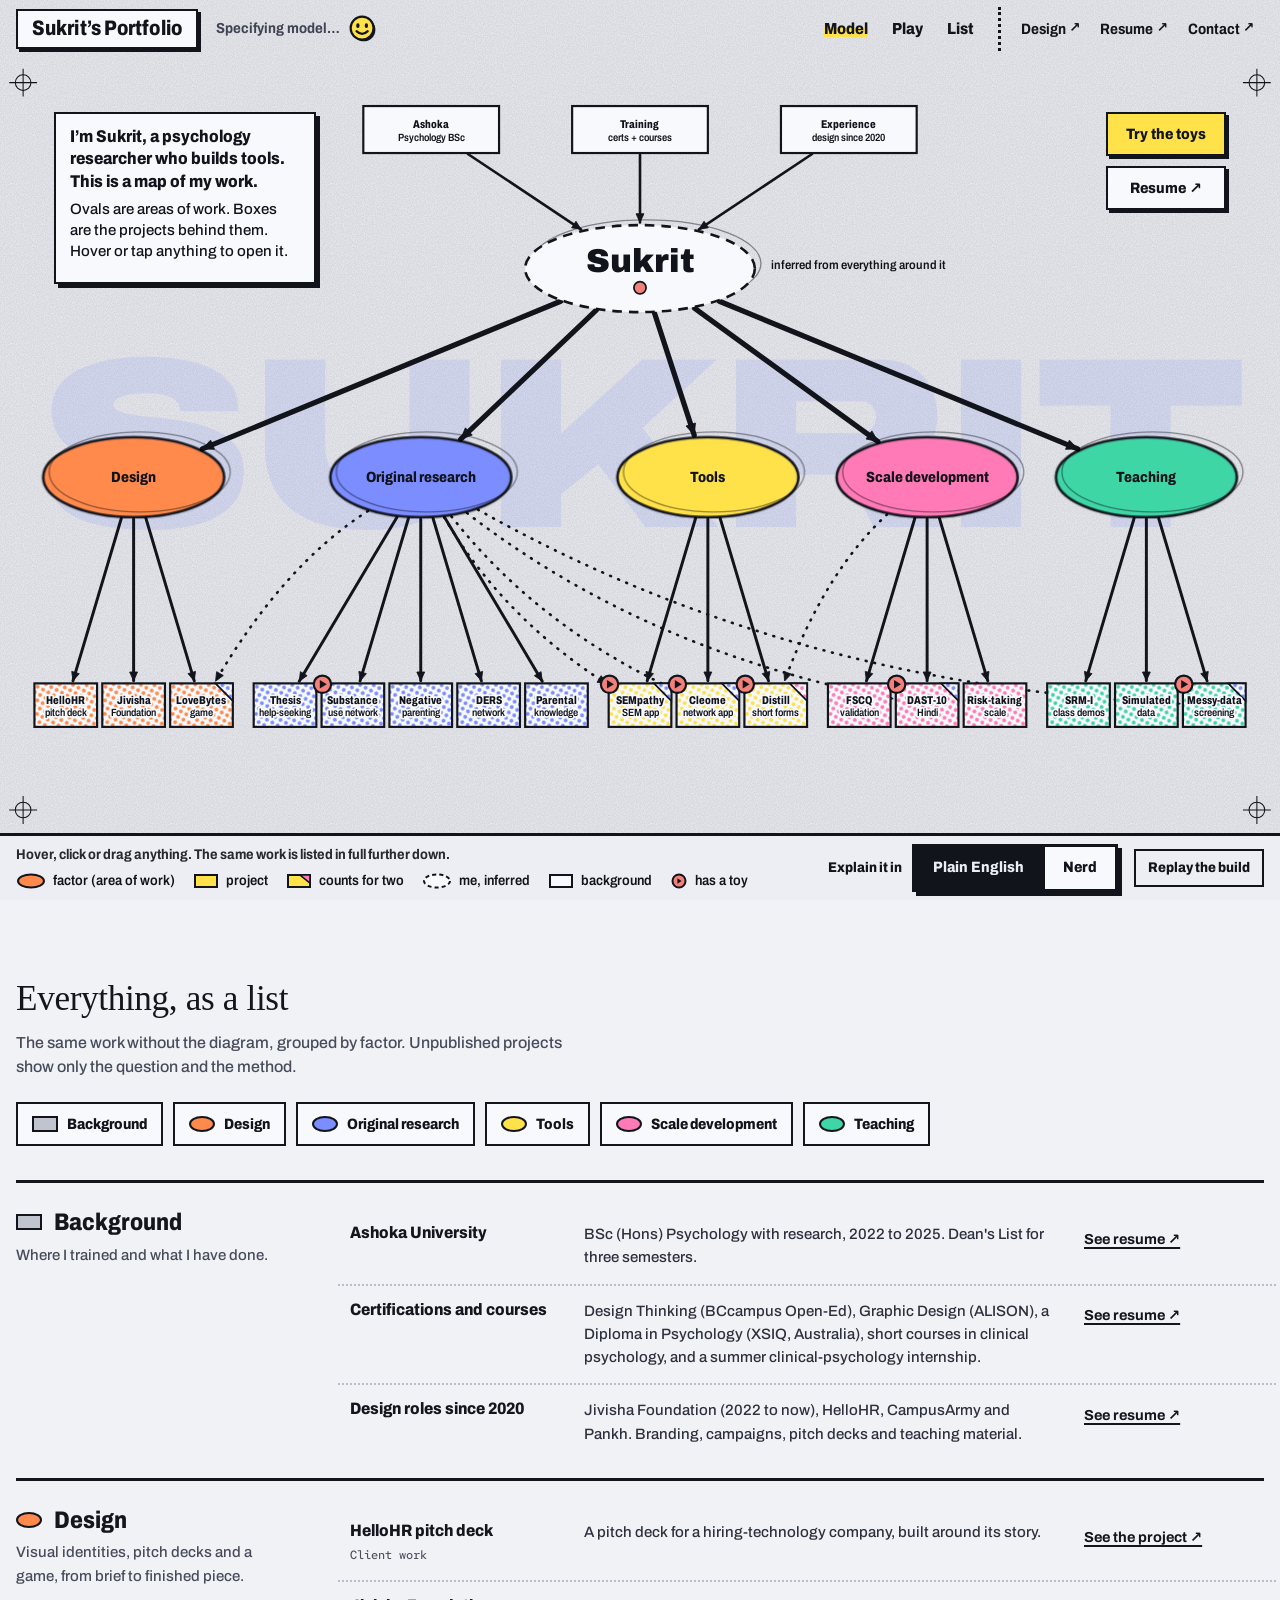
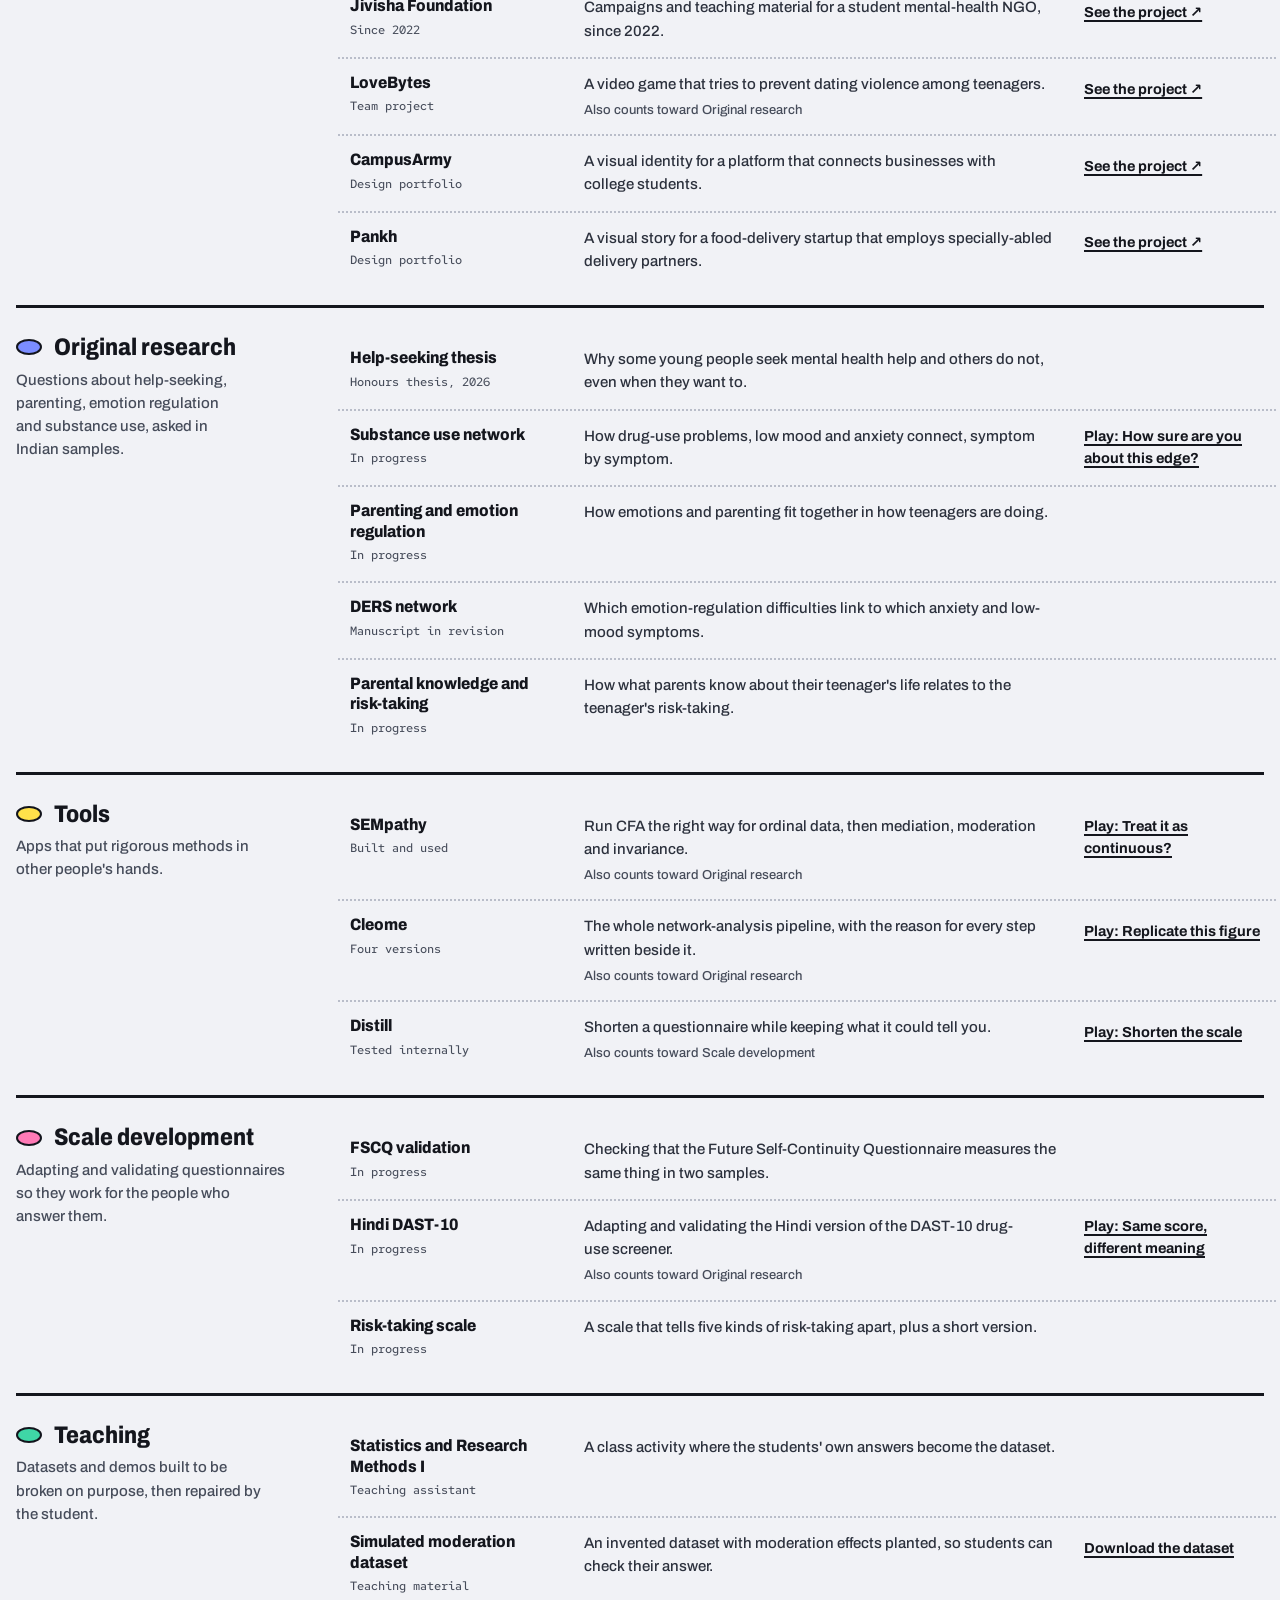
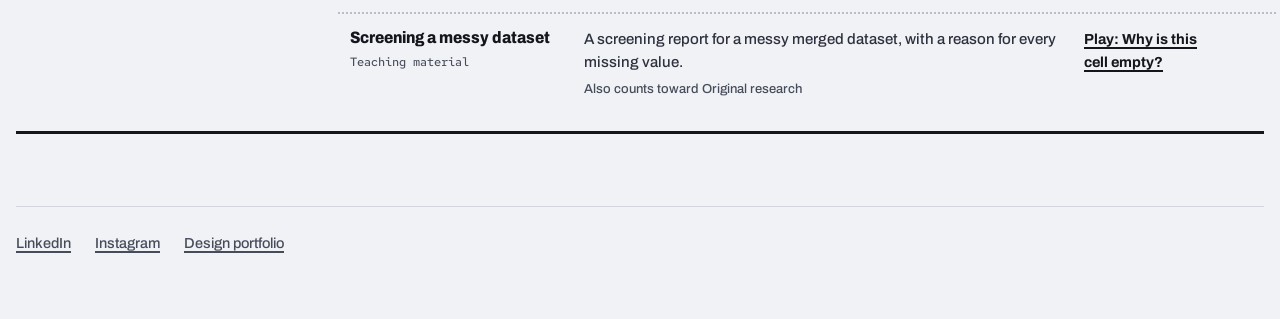
==== index.html @ fbe3fa0e "Publish portfolio site" ====
<!DOCTYPE html>
<html lang="en">
<head>
<meta charset="utf-8">
<meta name="viewport" content="width=device-width, initial-scale=1, viewport-fit=cover">
<title>Sukrit’s Portfolio | Psychology research, tools and design</title>
<meta name="description" content="Psychology research on mental health and risk in Indian samples: networks, SEM and scale validation. Plus the tools I built, how I teach, and my design work. Poke the model.">
<meta property="og:title" content="Sukrit Bhatnagar | Psychology research, tools and design">
<meta property="og:description" content="My work drawn as a statistical model you can poke: research, scale development, tools, teaching and design.">
<meta property="og:type" content="website">
<meta name="color-scheme" content="light">
<meta name="theme-color" content="#ECEEF3">
<link rel="icon" href="data:image/svg+xml,%3Csvg xmlns='http://www.w3.org/2000/svg' viewBox='0 0 32 32'%3E%3Ccircle cx='16' cy='16' r='9' fill='%23F4807A'/%3E%3C/svg%3E">
<link rel="preconnect" href="https://fonts.googleapis.com">
<link rel="preconnect" href="https://fonts.gstatic.com" crossorigin>
<link rel="stylesheet" href="https://fonts.googleapis.com/css2?family=Archivo:wdth,wght@62..125,400..900&family=Red+Hat+Mono:wght@400;500&display=swap">
<link rel="stylesheet" href="assets/nav.css">
<link rel="stylesheet" href="assets/site.css">
</head>
<body>
<script src="assets/content.js"></script>
<script src="assets/nav.js" data-page="model"></script>

<main id="main">
  <h1 class="sr-only">Sukrit Bhatnagar: my work as a statistical model</h1>
  <div id="model" tabindex="-1" aria-label="Interactive model of my work"></div>
  <noscript><p class="page">This page draws my work as an interactive model. Without JavaScript, the full list of projects is below.</p></noscript>

  <div class="page">
    <section id="fit" hidden aria-label="How my work fits a research assistant role"></section>

    <section class="block" id="list" aria-labelledby="listh">
      <h2 class="serif" id="listh">Everything, as a list</h2>
      <p class="lede">The same work without the diagram, grouped by factor. Unpublished projects show only the question and the method.</p>
      <div class="lwrap" id="lgrid"></div>
    </section>

    <footer class="site">
      <a href="https://linkedin.com/sukritbhatnagar" target="_blank" rel="noopener">LinkedIn</a>
      <a href="https://instagram.com/sukritbhatnagar" target="_blank" rel="noopener">Instagram</a>
      <a href="https://sukrit-bhatnagar.webflow.io/" target="_blank" rel="noopener">Design portfolio</a>
    </footer>
  </div>
</main>

<script src="assets/model.js"></script>
<script>
(function () {
  'use strict';
  var PF = window.PF;
  var $ = function (s) { return document.querySelector(s); };
  function h(t, a, p) { var e = document.createElement(t); for (var k in a) { if (k === 'text') e.textContent = a[k]; else e.setAttribute(k, a[k]); } if (p) p.appendChild(e); return e; }

  /* the role-fit panel has no button. Adding #research to the address opens it. */
  var fit = $('#fit');
  h('h2', { text: 'How my work fits a research assistant role' }, fit);
  var rows = h('div', { 'class': 'fit-rows' }, fit);
  PF.fit.forEach(function (r) { var d = h('div', { 'class': 'fit-row' + (r[0] === 'An honest gap' ? ' gap' : '') }, rows); h('b', { text: r[0] }, d); h('span', { text: r[1] }, d); });
  function syncFit() { var on = location.hash === '#research'; fit.hidden = !on; if (on) fit.scrollIntoView(); }
  window.addEventListener('hashchange', syncFit); syncFit();

})();
</script>
</body>
</html>
---- assets/nav.css ----
/* Shared by every page: the top bar and the little "factor to project" drawing. Fixed paper and ink colours, so it looks the same in light and dark. */
:root{--bar:60px;--noise:url("data:image/svg+xml,%3Csvg xmlns='http://www.w3.org/2000/svg' width='160' height='160'%3E%3Cfilter id='n'%3E%3CfeTurbulence type='fractalNoise' baseFrequency='.9' numOctaves='2' stitchTiles='stitch'/%3E%3CfeColorMatrix values='0 0 0 0 0 0 0 0 0 0 0 0 0 0 0 0 0 0 .13 0'/%3E%3C/filter%3E%3Crect width='100%25' height='100%25' filter='url(%23n)'/%3E%3C/svg%3E")}
.skip{position:absolute;left:-999px;top:8px;background:#12141C;color:#fff;padding:8px 12px;z-index:100}.skip:focus{left:8px}

.topbar{--tp:#ECEEF3;--ti:#12141C;--td:#F4807A;position:sticky;top:0;z-index:40;height:var(--bar);display:flex;align-items:center;justify-content:space-between;gap:20px;
  padding-inline:max(16px,env(safe-area-inset-left,0px)) max(16px,env(safe-area-inset-right,0px));background:var(--tp) var(--noise);color:var(--ti);border-bottom:3px solid var(--ti);
  font-family:'Archivo',system-ui,sans-serif;font-weight:500;font-size:16px;line-height:1.2;transition:border-color .2s}
/* on the home page the bar and the model are one sheet until you scroll */
body.at-top .topbar{border-bottom-color:transparent}
.topbar *{box-sizing:border-box}
.topbar :focus-visible{outline:3px solid var(--ti);outline-offset:2px}

/* the name is a paper label, like the boxes in the model */
.brand{display:flex;align-items:center;gap:18px;min-width:0}
.wm{font-weight:800;font-stretch:84%;font-size:21px;line-height:1;letter-spacing:.005em;color:var(--ti);text-decoration:none;white-space:nowrap;display:inline-flex;align-items:center;min-height:40px;padding:0 14px;background:#F8F9FC;border:2.5px solid var(--ti);box-shadow:3px 3px 0 var(--ti);transition:transform .12s,box-shadow .12s}
.wm:hover{transform:translate(-1px,-1px);box-shadow:4px 4px 0 var(--ti)}
.fitbar{display:flex;align-items:center;gap:8px;min-width:0}
.fit-t{font-size:14.5px;font-weight:700;font-stretch:90%;color:#3E4452;white-space:nowrap;overflow:hidden;font-variant-numeric:tabular-nums}
.fit-t.final{color:var(--ti);font-weight:800}
.fit-t.fit-pop{animation:fitpop .5s cubic-bezier(.3,.7,.2,1) both}
@keyframes fitpop{0%{transform:translateY(5px) scale(.96);opacity:0}60%{transform:translateY(-1px) scale(1.02);opacity:1}100%{transform:none;opacity:1}}
.fit-face{width:30px;height:30px;flex:none;overflow:visible}
.fit-face .fg{transform-box:fill-box;transform-origin:center;transition:transform .45s cubic-bezier(.34,1.56,.64,1)}
.fit-face .eye-r{transform-box:fill-box;transform-origin:center;transition:transform .16s ease-in,opacity .16s}
.fit-face .wink{opacity:0;transition:opacity .16s .08s}
.fit-face.win .fg{transform:rotate(-9deg)}
.fit-face.win .eye-r{transform:scaleY(.1);opacity:0}
.fit-face.win .wink{opacity:1}
.sr-only{position:absolute;width:1px;height:1px;overflow:hidden;clip:rect(0 0 0 0);white-space:nowrap}

.topbar nav{display:flex;align-items:center}
.topbar nav a{position:relative;color:var(--ti);text-decoration:none;font-weight:800;font-stretch:88%;font-size:16px;padding:0 12px;min-height:44px;display:inline-flex;align-items:center}
.topbar nav a span{background:linear-gradient(#FFE14A,#FFE14A) 0 88%/0 55% no-repeat;transition:background-size .15s}
.topbar nav a:hover span{background-size:100% 55%}
.topbar nav a[aria-current] span{background-size:100% 55%}
.topbar .else{display:flex;align-items:center;margin-left:12px;padding-left:10px;border-left:3px dotted var(--ti)}
.topbar .else a{padding:0 10px;font-weight:700;font-size:15px}
.topbar .else a b{font-weight:700;margin-left:3px;font-size:.9em}
.menu-btn{display:none;font:inherit;font-weight:800;font-stretch:88%;font-size:15px;border:2.5px solid var(--ti);background:var(--tp);color:var(--ti);padding:0 14px;min-height:44px;cursor:pointer;align-items:center;gap:8px;border-radius:0}
.menu-btn i{width:16px;height:10px;border-top:2.5px solid var(--ti);border-bottom:2.5px solid var(--ti);position:relative;display:inline-block}
.menu-btn i::after{content:"";position:absolute;left:0;right:0;top:50%;margin-top:-1.25px;height:2.5px;background:var(--ti)}
.menu-btn[aria-expanded="true"] i{border-color:transparent}.menu-btn[aria-expanded="true"] i::before,.menu-btn[aria-expanded="true"] i::after{content:"";position:absolute;left:-1px;right:-1px;top:50%;margin-top:-1.25px;height:2.5px;background:var(--ti);transform:rotate(45deg)}
.menu-btn[aria-expanded="true"] i::after{transform:rotate(-45deg)}
@media (max-width:1180px){.fitbar{display:none}}
@media (max-width:940px){
  .menu-btn{display:inline-flex}
  .topbar nav{display:none;position:absolute;top:calc(var(--bar) - 3px);left:0;right:0;flex-direction:column;align-items:stretch;padding:4px max(16px,env(safe-area-inset-right,0px)) 14px max(16px,env(safe-area-inset-left,0px));background:var(--tp) var(--noise);border-bottom:3px solid var(--ti);border-top:3px solid var(--ti);box-shadow:0 8px 0 rgba(18,20,28,.12)}
  .topbar nav.open{display:flex}
  .topbar nav a{min-height:52px;font-size:20px;border-bottom:2px dotted var(--ti);padding-left:4px}
  .topbar nav a span{align-self:center}
  .topbar .else{flex-direction:column;align-items:stretch;margin:10px 0 0;padding:0;border-left:0}
  .topbar .else a{font-size:17px;padding-left:4px}
  .topbar .else a:last-child{border-bottom:0}
}
@media (prefers-reduced-motion:reduce){.topbar,.wm,.topbar nav a span,.fit-face .fg,.fit-face .eye-r,.fit-face .wink{transition:none}.fit-t.fit-pop{animation:none}}

/* a factor and one of its projects, drawn the way the model draws them */
.glyph{display:block;background:#ECEEF3 var(--noise);border:3px solid #12141C;box-shadow:5px 5px 0 var(--shadow,#12141C);padding:6px 8px;color:#12141C;text-decoration:none;line-height:0}
.glyph svg{display:block;width:100%;height:auto}
.glyph:hover{background-color:#FFF3A8}
.glyph:focus-visible{outline:3px solid var(--coral,#F4807A);outline-offset:3px}

/* the one button style: yellow, inked, with a hard shadow */
.btn,.plink,.pc-act .go,.tt .go{display:inline-flex;align-items:center;justify-content:center;min-height:44px;padding:0 18px;font-family:'Archivo',system-ui,sans-serif;font-weight:800;font-stretch:90%;font-size:15px;line-height:1.2;background:#FFE14A;color:#12141C;border:2.5px solid #12141C;text-decoration:none;box-shadow:3px 3px 0 #12141C;white-space:nowrap;transition:transform .12s,box-shadow .12s}
.btn:hover,.plink:hover,.pc-act .go:hover,.tt .go:hover{transform:translate(-1px,-1px);box-shadow:4px 4px 0 #12141C}
.btn:focus-visible,.plink:focus-visible,.pc-act .go:focus-visible,.tt .go:focus-visible{outline:3px solid #12141C;outline-offset:3px}
---- assets/site.css ----
/* Print-shop look: paper and ink, plain straight lines, coral dot. The model fills the window like a printed sheet and keeps its paper colours in both themes. */
:root{color-scheme:light;--bg:#F1F2F6;--fg:#14161D;--muted:#464C5A;--line:#D3D6DE;--ink:#12141C;--sheet:#F8F9FC;--dot:#F4807A;--link:#2338C7;--wash:rgba(127,127,140,.14);--shadow:#12141C}
*{box-sizing:border-box}
html{scroll-behavior:smooth;scroll-padding-top:calc(var(--bar) + 8px)}
body{margin:0;background:var(--bg);color:var(--fg);font-family:'Archivo',system-ui,sans-serif;font-weight:500;font-size:16px;line-height:1.55}
.serif{font-family:'Palatino Linotype','Book Antiqua',Palatino,Georgia,serif;font-weight:400}
a{color:var(--fg);text-decoration-thickness:2px;text-underline-offset:3px}
:focus-visible{outline:3px solid var(--dot);outline-offset:2px}
.page{max-width:1440px;margin:0 auto;padding-inline:max(16px,env(safe-area-inset-left,0px)) max(16px,env(safe-area-inset-right,0px));padding-bottom:56px}

/* the model fills the window */
#model{height:calc(100svh - var(--bar));min-height:560px;scroll-margin-top:var(--bar)}
.stage{--paper:#ECEEF3;--ink:#12141C;--wc:#7B8DFF;position:relative;display:flex;flex-direction:column;height:100%;overflow:hidden;isolation:isolate;background:var(--paper) var(--noise);color:var(--ink);font-weight:500;font-size:14px}
.canvas{position:relative;flex:1;min-height:0}
.canvas svg{position:absolute;inset:0;width:100%;height:100%;display:block;overflow:visible;z-index:1}
.canvas svg text{pointer-events:none;user-select:none;-webkit-user-select:none;font-family:'Archivo',sans-serif}
.dock{order:2;display:flex;flex-wrap:wrap;gap:8px 28px;align-items:center;justify-content:space-between;padding:8px max(16px,env(safe-area-inset-right,0px)) 8px max(16px,env(safe-area-inset-left,0px));border-top:3px solid var(--ink);background:var(--paper);position:relative;z-index:3}
.hintline{font-weight:700;font-stretch:90%;font-size:14px;opacity:.9}
.dockl{display:flex;flex-direction:column;gap:5px;min-width:0}
.ctrl{display:flex;gap:16px;align-items:center;flex-wrap:wrap}
.modebox{display:flex;align-items:center;gap:10px;position:relative}
.mode-l{font-weight:800;font-stretch:85%;font-size:13px;letter-spacing:.07em;text-transform:uppercase}
.seg{display:flex;position:relative;border:3px solid var(--ink);box-shadow:4px 4px 0 var(--ink);background:#F8F9FC}
.seg::after{content:"";position:absolute;inset:-3px;border:3px solid #F4807A;opacity:0;pointer-events:none}
.seg.nudge::after{animation:ring 1.9s ease-out infinite}
@keyframes ring{0%{transform:scale(1);opacity:.95}100%{transform:scale(1.14,1.55);opacity:0}}
.mode-tip{position:absolute;right:0;bottom:calc(100% + 14px);background:var(--ink);color:#fff;font-weight:700;font-stretch:90%;font-size:13.5px;padding:5px 12px;white-space:nowrap;pointer-events:none;animation:bob 1.9s ease-in-out infinite}
.mode-tip::after{content:"";position:absolute;right:46px;top:100%;border:7px solid transparent;border-top-color:var(--ink)}
.mode-tip[hidden]{display:none}
@keyframes bob{0%,100%{transform:translateY(0)}50%{transform:translateY(-4px)}}
.dock button{font:inherit;font-weight:800;font-stretch:90%;font-size:14px;cursor:pointer;color:inherit;background:transparent;padding:0 12px;border:2.5px solid var(--ink);border-radius:0;min-height:38px}
.dock button:focus-visible,.pclose:focus-visible,.plink:focus-visible,.node:focus-visible .main{outline:3px solid var(--ink);outline-offset:2px}
.seg button{font-size:15px;min-height:42px;padding:0 18px;border:0}
.seg button+button{border-left:3px solid var(--ink)}.seg button[aria-pressed="true"]{background:var(--ink);color:var(--paper)}
.seg button[aria-pressed="false"]:hover{background:#FFE14A}
.replay{background:transparent}.replay:hover{background:#FFE14A}
.stage.mobile .mode-tip{bottom:auto;top:calc(100% + 14px)}.stage.mobile .mode-tip::after{top:auto;bottom:100%;border-top-color:transparent;border-bottom-color:var(--ink)}
.legend{display:flex;flex-wrap:wrap;gap:4px 18px;font-size:14px;font-weight:600;font-stretch:90%}
.legend span{display:inline-flex;align-items:center;gap:7px}.legend svg{flex:none}
.stage[data-mode="plain"] .nd{display:none}.stage[data-mode="nerd"] .pl{display:none}
.stage[data-mode="nerd"] .factor .lbl{transform:translateY(-9px)}
.bigword{position:absolute;inset:0;display:flex;align-items:center;justify-content:center;z-index:0;pointer-events:none;overflow:hidden}
.bigword span{display:inline-block;font-weight:900;line-height:.85;color:var(--wc);opacity:.4;white-space:nowrap;letter-spacing:-.02em;transition:opacity .15s}
.canvas /* phone and tablet: a vertical drawing that flows down the page */
.stage.mobile{height:auto}
#model:has(.stage.mobile){height:auto;min-height:0}
.stage.mobile .dock{order:0;border-top:0;border-bottom:3px solid var(--ink)}
.stage.mobile .dock .legend{display:none}
.stage.mobile .legend2{order:3;padding:10px max(16px,env(safe-area-inset-left,0px));border-top:3px solid var(--ink)}
.stage.mobile .canvas{flex:none;max-width:600px;margin:0 auto;width:100%}
.stage.mobile .canvas svg{position:static;height:auto}
.stage.mobile .bigword{display:none}
.stage.mobile>/* diagram shapes */
.node{cursor:pointer;outline:none;touch-action:none}.stage:not(.mobile) .node{cursor:grab}.stage:not(.mobile) .node:active{cursor:grabbing}
.node .in{transform-box:fill-box;transform-origin:center}
.node,.edge,.lam{transition:opacity .25s}
.stage.focus .node:not(.on),.stage.focus .edge:not(.on){opacity:.15}
.ln{stroke:var(--ink);fill:none;stroke-linecap:round}.cross .ln{stroke-dasharray:1 9}
.hd{fill:var(--ink);stroke:var(--ink);stroke-width:1;stroke-linejoin:round}
.node .main{stroke:var(--ink);stroke-width:3}
.badge circle{fill:var(--dot);stroke:var(--ink);stroke-width:2.5}.badge path{fill:var(--ink)}.factor .main{fill:var(--c);mix-blend-mode:multiply}
.root .main{fill:#F8F9FC;stroke-dasharray:11 8}
.reg{fill:none;stroke:var(--ink);stroke-width:1.5;opacity:.45;transform:translate(7px,-6px)}
.ind .main{stroke-width:2.5}.cause .main{fill:#F8F9FC;stroke-width:2.5}
.flag{stroke:var(--ink);stroke-width:2}
.node.on .main,.node:focus-visible .main{stroke-width:5}
.lbl{font-weight:800;font-size:17px;font-stretch:85%;fill:var(--ink);text-anchor:middle;dominant-baseline:central}.lbl.big{font-size:38px;font-stretch:100%;font-weight:900}
.l1,.l2{fill:var(--ink);text-anchor:middle;dominant-baseline:central;paint-order:stroke;stroke:#F8F9FC;stroke-width:4px;stroke-linejoin:round}
.l1{font-weight:800;font-size:13px;font-stretch:78%}.l2{font-weight:600;font-size:12px;font-stretch:85%}
.sym{font-size:12px;font-weight:700;font-stretch:90%;fill:var(--ink);text-anchor:middle}
.rootdot{fill:var(--dot);stroke:var(--ink);stroke-width:2}
.cap{font-size:14px;font-weight:600;font-stretch:90%;fill:var(--ink)}
.tag{font-family:'Red Hat Mono',monospace!important;font-size:11px;fill:var(--ink);text-anchor:middle;paint-order:stroke;stroke:#ECEEF3;stroke-width:6px;stroke-linejoin:round}
.lam{font-size:13px;font-weight:800;font-stretch:85%;fill:var(--ink);text-anchor:middle;dominant-baseline:central;paint-order:stroke;stroke:#ECEEF3;stroke-width:5px;opacity:0}
.lam.on{opacity:1}
.reg-m{fill:none;stroke:#12141C;stroke-width:1.2}
.stage.mobile .l1{font-size:13.5px}.stage.mobile .l2{font-size:12.5px}.stage.mobile .sym{font-size:12px}
/* card: hover on desktop, bottom sheet on small screens */
.pop{--c:#ccd;position:fixed;z-index:60;width:min(360px,calc(100vw - 16px));background:#ECEEF3;color:#12141C;border:3px solid #12141C;box-shadow:7px 7px 0 #12141C;font-weight:500;font-size:14.5px;line-height:1.5;opacity:0;transform:translateY(6px);transition:opacity .15s,transform .15s;pointer-events:none;overflow:hidden;max-height:calc(100vh - var(--bar) - 16px);overflow-y:auto}
.pop.show{opacity:1;transform:none;pointer-events:auto}
.pop .cover{position:relative;height:64px;background:radial-gradient(circle,#12141C 1.3px,transparent 1.7px) 0 0/8px 8px,var(--c);border-bottom:3px solid #12141C;display:flex;align-items:flex-end;padding:7px 12px;font-weight:800;font-stretch:80%;font-size:13px}
.pop .cover span{background:#ECEEF3;border:2px solid #12141C;padding:0 6px}
.pclose{position:absolute;top:6px;right:6px;width:40px;height:40px;font:800 22px/1 'Archivo',sans-serif;background:#ECEEF3;color:#12141C;border:2.5px solid #12141C;cursor:pointer;display:none;padding:0}
.pop.pinned .pclose,.pop.sheet .pclose{display:block}
.pbody{padding:12px 14px 14px}.pbody h3{margin:0 0 4px;font-weight:800;font-stretch:85%;font-size:21px;line-height:1.1}.pbody p{margin:7px 0 0}
.prole{font-weight:700}
.chips{display:flex;flex-wrap:wrap;gap:5px;margin-bottom:8px}
.chips span{font-size:12px;font-weight:700;font-stretch:90%;border:2px solid #12141C;padding:0 6px;background:#F8F9FC}.chips span.mono{font-family:'Red Hat Mono',monospace;font-weight:500;font-stretch:100%;font-size:11.5px}
.pmeta{font-family:'Red Hat Mono',monospace;font-size:12px;margin-top:8px!important}
.pbody ul{margin:6px 0 0;padding-left:18px}
.plink{margin-top:12px}
.soon{display:inline-block;margin-top:12px;font-weight:600;padding:8px 14px;border:2.5px dashed #12141C;color:#4A505D;min-height:40px}
.pk{margin:12px 0 0!important;font-weight:800;font-stretch:85%;font-size:12.5px;letter-spacing:.06em;text-transform:uppercase;color:#4A505D}
.ptoy{display:block;margin-top:6px;padding:8px 12px;border:2.5px solid #12141C;background:#F8F9FC;color:#12141C;text-decoration:none;min-height:44px}
.ptoy b{display:block;font-weight:800;font-stretch:88%;font-size:15.5px}.ptoy span{display:block;font-size:13.5px;color:#3F4554;line-height:1.35}
.ptoy:hover,.ptoy:focus-visible{background:var(--c);outline:3px solid #12141C;outline-offset:2px}
.pnote{font-size:13.5px;color:#3F4554;border-left:4px solid var(--c);padding-left:9px;margin-top:9px!important}
.pop.sheet{left:0;right:0;bottom:0;top:auto!important;width:auto;max-height:82vh;overflow:auto;border-width:3px 0 0;box-shadow:none;transform:translateY(100%);padding-bottom:env(safe-area-inset-bottom,0px)}
.pop.sheet.show{transform:none}
.pop.sheet::before{content:"";display:block;width:44px;height:5px;background:#12141C;margin:8px auto;border-radius:3px}
.pop.sheet .cover{height:52px}
.scrim{position:fixed;inset:0;z-index:59;background:rgba(18,20,28,.45);opacity:0;pointer-events:none;transition:opacity .2s}.scrim.show{opacity:1;pointer-events:auto}

/* below the model */
#fit{margin-top:40px;border:3px solid var(--fg);background:var(--sheet);color:var(--ink);box-shadow:6px 6px 0 var(--shadow)}
#fit[hidden]{display:none}
#fit h2{margin:0;padding:8px 14px;font-size:15px;font-weight:900;font-stretch:85%;letter-spacing:.05em;text-transform:uppercase;border-bottom:3px solid var(--ink);background:#FFE14A;color:#12141C}
.fit-rows{display:grid;grid-template-columns:repeat(auto-fit,minmax(300px,1fr))}
.fit-row{align-content:start;padding:12px 14px;border-top:2px dashed #C9CCD6;display:grid;gap:2px;min-width:0}
.fit-row b{font-weight:800}.fit-row span{color:#3F4554;font-size:15px}
.fit-row.gap b::after{content:" · the gap";color:#B3261E;font-weight:700;font-size:13px}
section.block{margin-top:72px}
section.block h2{margin:0 0 4px;font-size:clamp(1.5rem,3.4vw,2.2rem);letter-spacing:-.01em;text-wrap:balance}
section.block>.lede{margin:0 0 22px;color:var(--muted);max-width:64ch}
footer.site{margin-top:72px;padding-top:16px;border-top:1px solid var(--line);display:flex;flex-wrap:wrap;gap:8px 24px;color:var(--muted);font-size:14.5px}
footer.site a{color:var(--muted);padding:6px 0;min-height:40px;display:inline-flex;align-items:center}
@media (prefers-reduced-motion:reduce){html{scroll-behavior:auto}.node,.edge,.lam,.bigword span,.pop,.scrim{transition:none}}

.sr-only{position:absolute;width:1px;height:1px;overflow:hidden;clip:rect(0 0 0 0);white-space:nowrap}

/* play page */
.phead{padding-top:44px;max-width:76ch}
.phead h1{margin:0 0 12px;font-size:clamp(1.9rem,4.6vw,3.1rem);line-height:1.05;letter-spacing:-.015em;text-wrap:balance}
.phead .lede{margin:0 0 18px;color:var(--muted);font-size:17px}
.howto{margin:0 0 34px;padding:0;list-style:none;display:grid;gap:8px;counter-reset:s}
.howto li{counter-increment:s;position:relative;padding-left:40px;min-height:30px;color:var(--muted)}
.howto li b{color:var(--fg);font-weight:800}
.howto li::before{content:counter(s);position:absolute;left:0;top:0;width:28px;height:28px;border:2.5px solid var(--fg);border-radius:50%;display:grid;place-items:center;font-weight:800;font-size:14px;background:var(--dot);color:#12141C}
.pgrid{display:grid;grid-template-columns:repeat(auto-fill,minmax(min(100%,420px),1fr));gap:30px 34px}
.pcard{--c:#7B8DFF;display:flex;flex-direction:column;border:3px solid var(--fg);background:var(--sheet);color:var(--ink);box-shadow:7px 7px 0 var(--shadow);min-width:0}
.pc-top{padding:14px 16px 10px;border-bottom:3px solid var(--ink);background:#ECEEF3 var(--noise)}
.pc-top .glyph{max-width:300px;margin:0 auto;border:0;box-shadow:none;background:transparent;padding:0}
.pc-top .glyph:hover{background:transparent}.pc-top .glyph:hover svg{transform:translateY(-2px)}.pc-top .glyph svg{transition:transform .15s}
.pc-b{display:flex;flex-direction:column;gap:6px;padding:14px 16px 16px;flex:1}
.pc-from{margin:0;font-weight:800;font-stretch:85%;font-size:13px;letter-spacing:.04em;text-transform:uppercase;color:#4A505D}
.pcard h2{margin:0;font-size:24px;font-weight:800;font-stretch:85%;line-height:1.1}
.pc-q{margin:0 0 8px;font-size:16px;color:#2C313D}
.pc-act{margin-top:auto;padding-top:10px;display:flex;flex-wrap:nowrap;gap:10px 20px;align-items:center}
@media (max-width:360px){.pc-act{flex-wrap:wrap}}
.pc-act .see{font-weight:700;padding:10px 0;min-height:44px;display:inline-flex;align-items:center}
.pback{margin:40px 0 0}.pback a{display:inline-flex;align-items:center;min-height:44px;font-weight:700}

/* the list: one band per factor, one row per project */
.ljump{display:flex;flex-wrap:wrap;gap:10px;margin:0 0 34px}
.ljump a{--c:#999;display:inline-flex;align-items:center;gap:9px;min-height:44px;padding:0 14px;border:2.5px solid var(--fg);background:var(--sheet);color:var(--ink);font-weight:800;font-stretch:88%;font-size:15px;text-decoration:none}
.ljump a:hover,.ljump a:focus-visible{background:var(--c)}
.ljump a i,.lsec header h3 i{flex:none;width:26px;height:16px;border-radius:50%;background:var(--c);border:2.5px solid var(--ink)}
.ljump a i.sq,.lsec header h3 i.sq{border-radius:0}
.lsec{--c:#999;display:grid;grid-template-columns:minmax(200px,290px) minmax(0,1fr);gap:10px 44px;padding:26px 0 18px;border-top:3px solid var(--fg);scroll-margin-top:calc(var(--bar) + 8px)}
.lsec:last-child{border-bottom:3px solid var(--fg)}
.lsec header h3{margin:0 0 8px;font-size:24px;font-weight:800;font-stretch:85%;line-height:1.1;display:flex;align-items:center;gap:12px}
.lsec header p{margin:0;color:var(--muted);font-size:15px;max-width:30ch}
.lrows{list-style:none;margin:0;padding:0}
.lrow{display:grid;grid-template-columns:minmax(0,210px) minmax(0,1fr) minmax(0,180px);gap:4px 24px;align-items:start;padding:14px 12px;margin:0 -12px;border-bottom:2px dotted #B9BDC9}
.lrow:last-child{border-bottom:0}
.lrow:hover,.lrow:focus-within{background:color-mix(in srgb,var(--c) 24%,transparent)}
.lrow .lt b{display:block;font-weight:800;font-stretch:90%;font-size:16.5px;line-height:1.25}
.lrow .st{display:inline-block;margin-top:4px;font-family:'Red Hat Mono',monospace;font-size:12px;color:var(--muted)}
.lrow .ld{margin:0;font-size:15px;color:#2C313D}
.lrow .ld small{display:block;margin-top:4px;font-size:13px;color:var(--muted)}
.lrow .la{display:flex;flex-direction:column;align-items:flex-start;gap:0}
.lrow .la a{font-weight:700;font-size:14.5px;min-height:32px;display:inline-flex;align-items:center}
@media (max-width:1100px){.lrow{grid-template-columns:minmax(0,190px) minmax(0,1fr)}.lrow .la{grid-column:2}}
@media (max-width:820px){.lsec{grid-template-columns:1fr;gap:6px}.lsec header p{max-width:none}.lrow{grid-template-columns:1fr;margin:0 -8px;padding:14px 8px}.lrow .la{grid-column:auto}}
@media (prefers-reduced-motion:reduce){.seg.nudge::after,.mode-tip{animation:none}.seg.nudge::after{opacity:.9}}

/* ---- round 5: a way in, quieter ghost word, fixed measure ---- */
.bigword span{opacity:.16}
.intro{position:absolute;z-index:3;left:max(54px,3.4vw);top:52px;width:min(300px,20.5vw);padding:12px 14px 14px;background:var(--sheet,#F8F9FC);border:2.5px solid var(--ink);box-shadow:4px 4px 0 var(--ink);font-size:15px;line-height:1.4;color:var(--ink)}
.intro p{margin:0 0 6px;text-wrap:pretty}.intro p:last-of-type{margin-bottom:0}
.intro-lead{font-weight:800;font-stretch:88%;font-size:17px;line-height:1.32}
.acts{position:absolute;z-index:3;right:max(54px,3.4vw);top:52px;display:flex;flex-direction:column;gap:10px;align-items:stretch}
.acts .btn{min-height:44px;text-align:center}
.btn.alt{background:var(--sheet,#F8F9FC)}.btn.alt:hover{background:#FFE14A}
.stage.mobile .intro{position:static;width:auto;border:0;box-shadow:none;background:transparent;padding:10px 0 2px}
.stage.mobile .intro p{font-size:15px}
.stage.mobile .acts{position:static;flex-direction:row;flex-wrap:wrap;margin-top:12px}
.stage.mobile .acts .btn{flex:1 1 140px}
.stage.mobile .replay,.stage.mobile .mode-tip{display:none}
.stage.mobile .dock{gap:10px}
.stage.mobile .dockl{width:100%}
.stage.mobile .ctrl{width:100%}
@media (max-width:1380px) and (min-width:1281px){.intro{width:min(270px,19vw);font-size:14px}.intro-lead{font-size:16px}}
.soon{border-style:solid;border-width:2px;background:#E7E9EF;color:#2C313D;font-weight:600;min-height:0;padding:6px 12px}

p,li,.lede{text-wrap:pretty}h1,h2,h3{text-wrap:balance}
.phead .lede{max-width:58ch}
.lrow .ld{max-width:56ch}
.stage.focus .intro,.stage.focus .acts{opacity:0;visibility:hidden;transition:opacity .15s,visibility 0s .15s}
/* keyboard focus on a drawn node: an ink ring that reads on paper */
.node:focus{outline:none}
.node:focus-visible .main{stroke:#12141C;stroke-width:6px;stroke-dasharray:none;filter:drop-shadow(0 0 0 #F4807A) drop-shadow(0 0 3px #F4807A)}
.skip.s2:focus{left:190px}

/* labels read as words, not as tracked-out capitals */
.mode-l{font-size:14px;letter-spacing:0;text-transform:none;font-stretch:90%}
.pc-from{font-size:14px;letter-spacing:0;text-transform:none;font-stretch:90%;font-weight:700;color:#3A404D}
.pk{letter-spacing:0;text-transform:none;font-size:14px}

/* ---- intro: print plates, ripples and the band of uncertainty ---- */
.plate{fill:var(--c);opacity:0;mix-blend-mode:multiply;pointer-events:none}
.ripple{fill:none;stroke:var(--ink);stroke-width:2;pointer-events:none;transform-box:fill-box;transform-origin:center}
.conf{pointer-events:none;transform-box:fill-box;transform-origin:center}
.conf ellipse{fill:rgba(244,128,122,.12);stroke:#E0554D;stroke-width:2.5;stroke-dasharray:3 7;stroke-linecap:round;vector-effect:non-scaling-stroke}
.conf-l{fill:#B83A33;font-size:14px;font-weight:800;font-stretch:90%}
.introcap{font-size:16px;font-weight:700;fill:var(--ink)}
.lbl.q{fill:var(--ink);font-size:56px;font-weight:900}
.stage.intro-run .node{cursor:default}
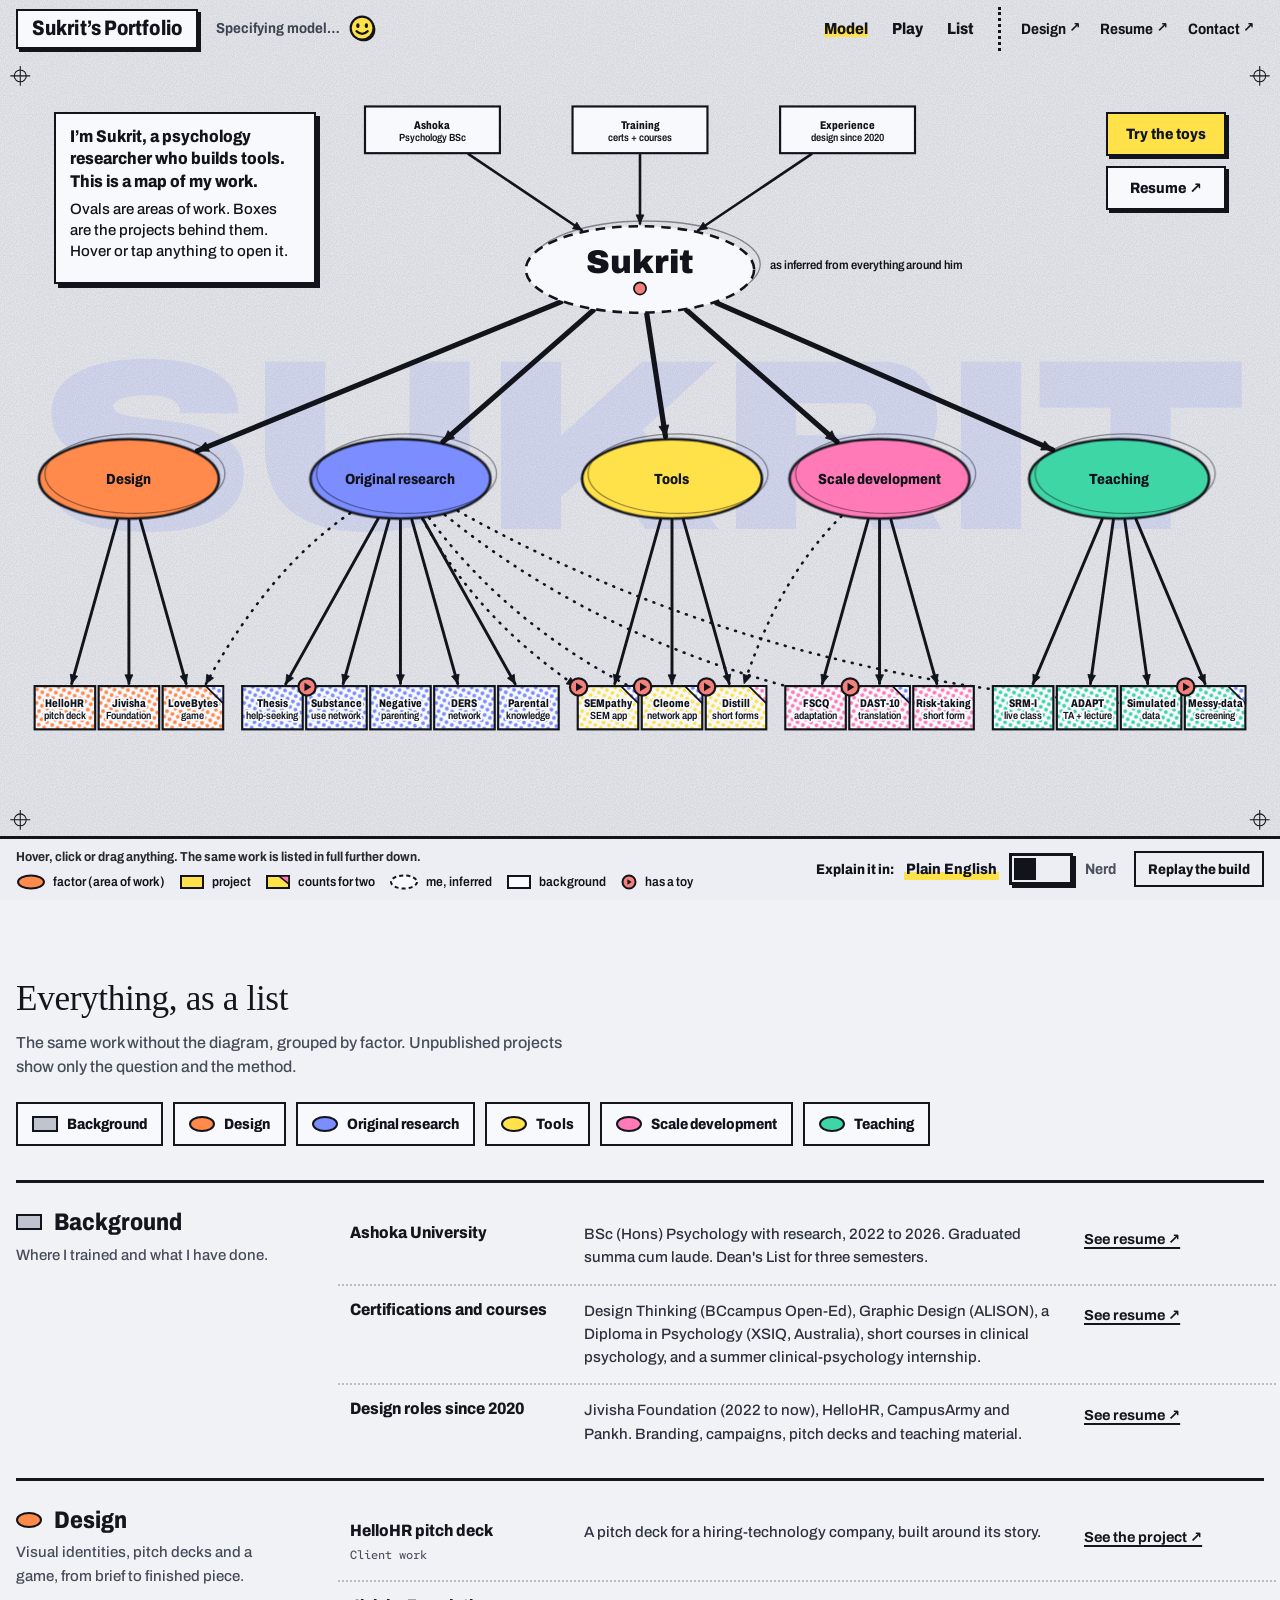
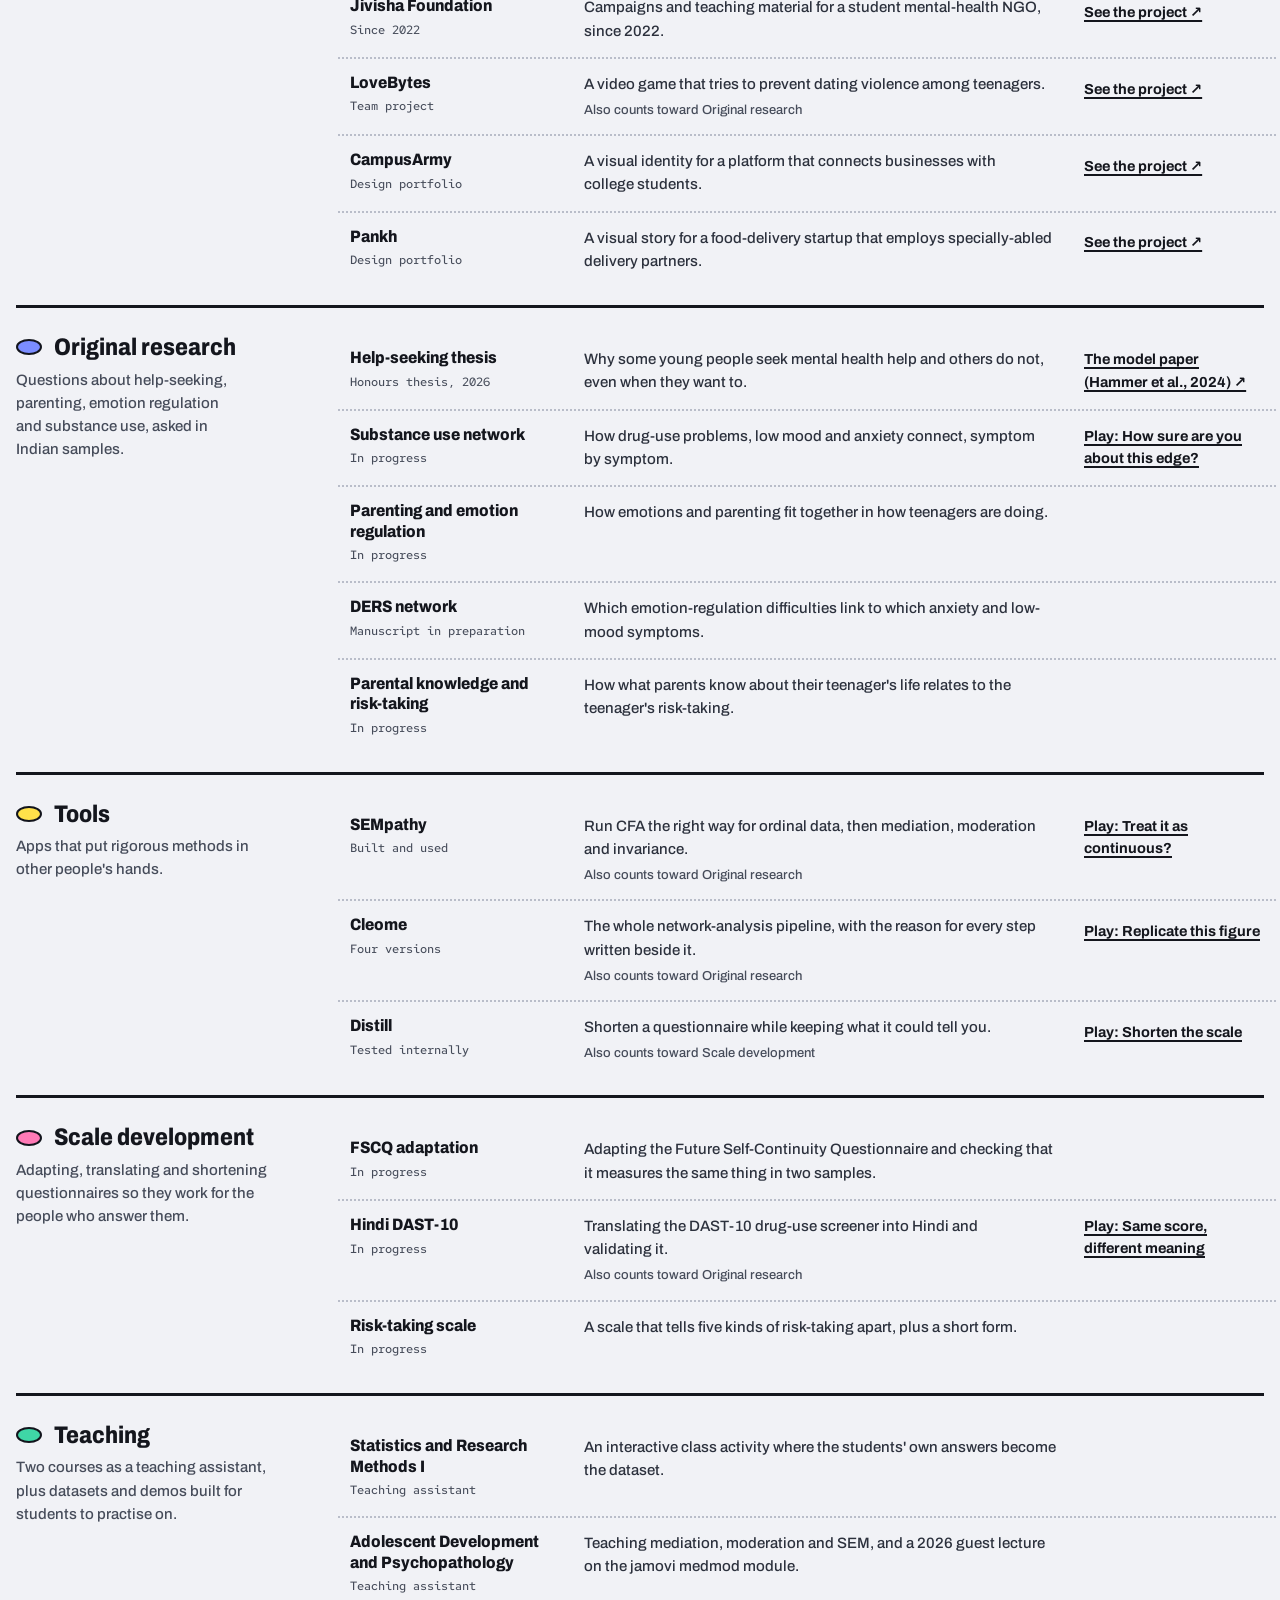
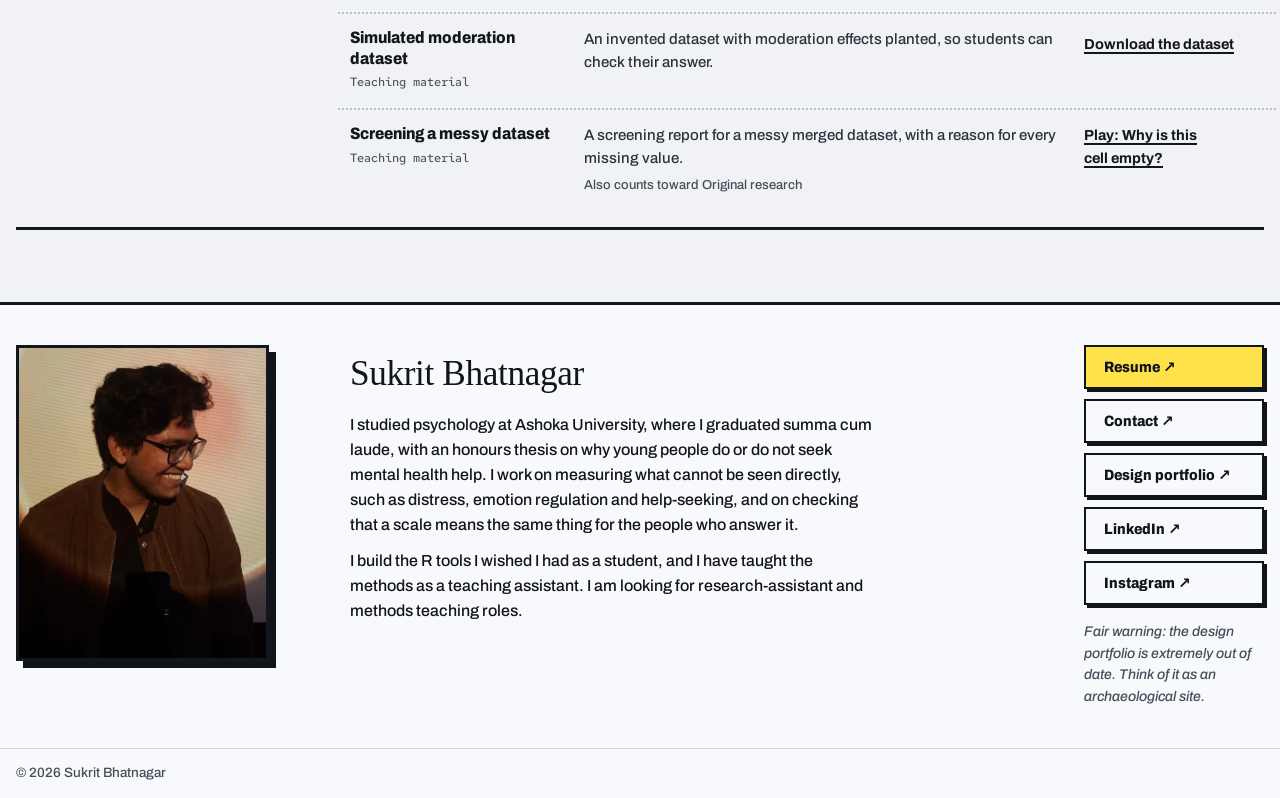
==== commit 30dea2d0: "Add portrait, thesis clip and full-width footer; rework intro, mode switch, mobile top and teaching " ====
--- a/index.html
+++ b/index.html
@@ -19,6 +19,7 @@
 </head>
 <body>
 <script src="assets/content.js"></script>
+<script src="assets/clip.js"></script>
 <script src="assets/nav.js" data-page="model"></script>
 
 <main id="main">
@@ -35,13 +36,10 @@
       <div class="lwrap" id="lgrid"></div>
     </section>
 
-    <footer class="site">
-      <a href="https://linkedin.com/sukritbhatnagar" target="_blank" rel="noopener">LinkedIn</a>
-      <a href="https://instagram.com/sukritbhatnagar" target="_blank" rel="noopener">Instagram</a>
-      <a href="https://sukrit-bhatnagar.webflow.io/" target="_blank" rel="noopener">Design portfolio</a>
-    </footer>
   </div>
 </main>
+
+<footer class="foot" id="about" aria-labelledby="abouth"></footer>
 
 <script src="assets/model.js"></script>
 <script>
@@ -59,6 +57,24 @@
   function syncFit() { var on = location.hash === '#research'; fit.hidden = !on; if (on) fit.scrollIntoView(); }
   window.addEventListener('hashchange', syncFit); syncFit();
 
+  if (/[?&]adjust(&|$)/.test(location.search)) { var adj = document.createElement('script'); adj.src = 'assets/adjust.js'; document.body.appendChild(adj); } /* the framing tuner for the footer portrait */
+
+  /* the footer: portrait, a short bio and every link, all copy from content.js */
+  var A = PF.about, foot = $('#about');
+  if (A && foot) {
+    var inn = h('div', { 'class': 'foot-in' }, foot);
+    var fig = h('figure', {}, inn), pic = h('picture', {}, fig);
+    h('source', { type: 'image/webp', srcset: A.photo.webp }, pic);
+    h('img', { src: A.photo.jpg, alt: A.photo.alt, width: '867', height: '1156', loading: 'lazy', decoding: 'async' }, pic);
+    var bio = h('div', { 'class': 'foot-bio' }, inn);
+    h('h2', { 'class': 'serif', id: 'abouth', text: A.heading }, bio);
+    A.paras.forEach(function (x) { h('p', { text: x }, bio); });
+    var nav = h('nav', { 'class': 'foot-links', 'aria-label': 'Elsewhere' }, inn);
+    A.links.forEach(function (l) { h('a', { 'class': 'btn' + (l[2] ? ' ' + l[2] : ''), href: PF.links[l[1]], target: '_blank', rel: 'noopener', text: l[0] + ' \u2197' }, nav); });
+    if (A.note) h('p', { 'class': 'foot-note', text: A.note }, nav);
+    var end = h('div', { 'class': 'foot-end' }, foot); h('span', { text: '\u00A9 2026 Sukrit Bhatnagar' }, end);
+  }
+
 })();
 </script>
 </body>
--- a/assets/nav.css
+++ b/assets/nav.css
@@ -1,5 +1,6 @@
 /* Shared by every page: the top bar and the little "factor to project" drawing. Fixed paper and ink colours, so it looks the same in light and dark. */
 :root{--bar:60px;--noise:url("data:image/svg+xml,%3Csvg xmlns='http://www.w3.org/2000/svg' width='160' height='160'%3E%3Cfilter id='n'%3E%3CfeTurbulence type='fractalNoise' baseFrequency='.9' numOctaves='2' stitchTiles='stitch'/%3E%3CfeColorMatrix values='0 0 0 0 0 0 0 0 0 0 0 0 0 0 0 0 0 0 .13 0'/%3E%3C/filter%3E%3Crect width='100%25' height='100%25' filter='url(%23n)'/%3E%3C/svg%3E")}
+:root{--m:max(16px,calc((100% - 1408px) / 2))} /* the side margin line of the 1440px content column: 16px, or wider once it is centred. The list and the footer hang from it; the header and the diagram chrome stay at 16px. */
 .skip{position:absolute;left:-999px;top:8px;background:#12141C;color:#fff;padding:8px 12px;z-index:100}.skip:focus{left:8px}
 
 .topbar{--tp:#ECEEF3;--ti:#12141C;--td:#F4807A;position:sticky;top:0;z-index:40;height:var(--bar);display:flex;align-items:center;justify-content:space-between;gap:20px;
--- a/assets/site.css
+++ b/assets/site.css
@@ -9,7 +9,7 @@
 .page{max-width:1440px;margin:0 auto;padding-inline:max(16px,env(safe-area-inset-left,0px)) max(16px,env(safe-area-inset-right,0px));padding-bottom:56px}
 
 /* the model fills the window */
-#model{height:calc(100svh - var(--bar));min-height:560px;scroll-margin-top:var(--bar)}
+#model{height:calc(100svh - var(--bar));min-height:520px;scroll-margin-top:var(--bar)}
 .stage{--paper:#ECEEF3;--ink:#12141C;--wc:#7B8DFF;position:relative;display:flex;flex-direction:column;height:100%;overflow:hidden;isolation:isolate;background:var(--paper) var(--noise);color:var(--ink);font-weight:500;font-size:14px}
 .canvas{position:relative;flex:1;min-height:0}
 .canvas svg{position:absolute;inset:0;width:100%;height:100%;display:block;overflow:visible;z-index:1}
@@ -20,9 +20,14 @@
 .ctrl{display:flex;gap:16px;align-items:center;flex-wrap:wrap}
 .modebox{display:flex;align-items:center;gap:10px;position:relative}
 .mode-l{font-weight:800;font-stretch:85%;font-size:13px;letter-spacing:.07em;text-transform:uppercase}
-.seg{display:flex;position:relative;border:3px solid var(--ink);box-shadow:4px 4px 0 var(--ink);background:#F8F9FC}
-.seg::after{content:"";position:absolute;inset:-3px;border:3px solid #F4807A;opacity:0;pointer-events:none}
-.seg.nudge::after{animation:ring 1.9s ease-out infinite}
+/* the mode switch: two words with a sliding knob between them. The knob and the lit word say which one is on. */
+.seg{display:inline-flex;align-items:center;gap:10px;position:relative}
+.seg-track{position:relative;flex:none;width:64px;height:32px;padding:0;border:3px solid var(--ink)!important;background:#F8F9FC;box-shadow:3px 3px 0 var(--ink);cursor:pointer;transition:background .2s;min-height:0!important}
+.seg-track .knob{position:absolute;top:2px;left:2px;width:22px;height:22px;background:var(--ink);transition:transform .24s cubic-bezier(.3,.8,.2,1)}
+.stage[data-mode="nerd"] .seg-track{background:#FFE14A}
+.stage[data-mode="nerd"] .seg-track .knob{transform:translateX(32px)}
+.seg-track::after{content:"";position:absolute;inset:-6px;border:3px solid #F4807A;opacity:0;pointer-events:none}
+.seg.nudge .seg-track::after{animation:ring 1.9s ease-out infinite}
 @keyframes ring{0%{transform:scale(1);opacity:.95}100%{transform:scale(1.14,1.55);opacity:0}}
 .mode-tip{position:absolute;right:0;bottom:calc(100% + 14px);background:var(--ink);color:#fff;font-weight:700;font-stretch:90%;font-size:13.5px;padding:5px 12px;white-space:nowrap;pointer-events:none;animation:bob 1.9s ease-in-out infinite}
 .mode-tip::after{content:"";position:absolute;right:46px;top:100%;border:7px solid transparent;border-top-color:var(--ink)}
@@ -30,9 +35,10 @@
 @keyframes bob{0%,100%{transform:translateY(0)}50%{transform:translateY(-4px)}}
 .dock button{font:inherit;font-weight:800;font-stretch:90%;font-size:14px;cursor:pointer;color:inherit;background:transparent;padding:0 12px;border:2.5px solid var(--ink);border-radius:0;min-height:38px}
 .dock button:focus-visible,.pclose:focus-visible,.plink:focus-visible,.node:focus-visible .main{outline:3px solid var(--ink);outline-offset:2px}
-.seg button{font-size:15px;min-height:42px;padding:0 18px;border:0}
-.seg button+button{border-left:3px solid var(--ink)}.seg button[aria-pressed="true"]{background:var(--ink);color:var(--paper)}
-.seg button[aria-pressed="false"]:hover{background:#FFE14A}
+.seg .seg-l{position:relative;font-size:15px;font-weight:700;font-stretch:90%;min-height:44px;padding:0 2px;border:0;color:#4A505D;transition:color .2s}
+.seg .seg-l[aria-pressed="true"]{color:var(--ink);font-weight:800}
+.seg .seg-l[aria-pressed="true"]::before{content:"";position:absolute;left:0;right:0;bottom:9px;height:8px;background:#FFE14A;z-index:-1}
+.seg .seg-l[aria-pressed="false"]:hover{color:var(--ink);text-decoration:underline;text-decoration-thickness:2px;text-underline-offset:4px}
 .replay{background:transparent}.replay:hover{background:#FFE14A}
 .stage.mobile .mode-tip{bottom:auto;top:calc(100% + 14px)}.stage.mobile .mode-tip::after{top:auto;bottom:100%;border-top-color:transparent;border-bottom-color:var(--ink)}
 .legend{display:flex;flex-wrap:wrap;gap:4px 18px;font-size:14px;font-weight:600;font-stretch:90%}
@@ -49,6 +55,8 @@
 .stage.mobile .legend2{order:3;padding:10px max(16px,env(safe-area-inset-left,0px));border-top:3px solid var(--ink)}
 .stage.mobile .canvas{flex:none;max-width:600px;margin:0 auto;width:100%}
 .stage.mobile .canvas svg{position:static;height:auto}
+/* the factor ovals use mix-blend-mode:multiply. On desktop the absolutely positioned svg is its own layer, so they keep their exact colours; on a phone the svg is in normal flow and they were multiplying with the paper and its noise, which dulled every colour. Isolating the svg makes both the same. */
+.canvas svg{isolation:isolate}
 .stage.mobile .bigword{display:none}
 .stage.mobile>/* diagram shapes */
 .node{cursor:pointer;outline:none;touch-action:none}.stage:not(.mobile) .node{cursor:grab}.stage:not(.mobile) .node:active{cursor:grabbing}
@@ -162,7 +170,7 @@
 .lrow .la a{font-weight:700;font-size:14.5px;min-height:32px;display:inline-flex;align-items:center}
 @media (max-width:1100px){.lrow{grid-template-columns:minmax(0,190px) minmax(0,1fr)}.lrow .la{grid-column:2}}
 @media (max-width:820px){.lsec{grid-template-columns:1fr;gap:6px}.lsec header p{max-width:none}.lrow{grid-template-columns:1fr;margin:0 -8px;padding:14px 8px}.lrow .la{grid-column:auto}}
-@media (prefers-reduced-motion:reduce){.seg.nudge::after,.mode-tip{animation:none}.seg.nudge::after{opacity:.9}}
+@media (prefers-reduced-motion:reduce){.seg.nudge .seg-track::after,.mode-tip{animation:none}.seg.nudge .seg-track::after{opacity:.9}.seg-track,.seg-track .knob{transition:none}}
 
 /* ---- round 5: a way in, quieter ghost word, fixed measure ---- */
 .bigword span{opacity:.16}
@@ -174,13 +182,23 @@
 .btn.alt{background:var(--sheet,#F8F9FC)}.btn.alt:hover{background:#FFE14A}
 .stage.mobile .intro{position:static;width:auto;border:0;box-shadow:none;background:transparent;padding:10px 0 2px}
 .stage.mobile .intro p{font-size:15px}
-.stage.mobile .acts{position:static;flex-direction:row;flex-wrap:wrap;margin-top:12px}
-.stage.mobile .acts .btn{flex:1 1 140px}
+.stage.mobile .intro p:not(.intro-lead){font-size:14.5px;color:#3F4554;margin-top:4px}
+.stage.mobile .acts{display:none} /* on a phone the Menu already has Play and Resume, so the two buttons here were a repeat */
+.stage.mobile .modebox{width:100%;flex-wrap:wrap;justify-content:space-between;gap:0 12px;margin-top:2px;padding:6px 0 8px;border-top:1.5px solid rgba(18,20,28,.28)}
 .stage.mobile .replay,.stage.mobile .mode-tip{display:none}
 .stage.mobile .dock{gap:10px}
 .stage.mobile .dockl{width:100%}
 .stage.mobile .ctrl{width:100%}
 @media (max-width:1380px) and (min-width:1281px){.intro{width:min(270px,19vw);font-size:14px}.intro-lead{font-size:16px}}
+/* a narrow or short desktop window (1080p at 125-150% scaling, side taskbar): keep the real diagram, tighten the chrome around it */
+.intro.compact{width:min(250px,21vw);padding:10px 12px 12px}.intro.compact p:not(.intro-lead){display:none}.intro.compact .intro-lead{font-size:15.5px}
+.intro.mini{width:min(200px,21vw)}.intro.mini .intro-lead{font-size:14px}
+.acts.compact .btn.alt{display:none}
+@media (min-width:1040px) and (max-width:1280px){
+  .legend{font-size:13px;gap:4px 14px}.hintline{font-size:13px}.dock{gap:6px 20px}
+  .dock button{min-height:36px}.seg .seg-l{min-height:40px}
+}
+@media (min-width:1040px) and (max-height:720px){.hintline{display:none}.dock{padding-top:6px;padding-bottom:6px}}
 .soon{border-style:solid;border-width:2px;background:#E7E9EF;color:#2C313D;font-weight:600;min-height:0;padding:6px 12px}
 
 p,li,.lede{text-wrap:pretty}h1,h2,h3{text-wrap:balance}
@@ -204,5 +222,59 @@
 .conf ellipse{fill:rgba(244,128,122,.12);stroke:#E0554D;stroke-width:2.5;stroke-dasharray:3 7;stroke-linecap:round;vector-effect:non-scaling-stroke}
 .conf-l{fill:#B83A33;font-size:14px;font-weight:800;font-stretch:90%}
 .introcap{font-size:16px;font-weight:700;fill:var(--ink)}
+/* the opening statement: big type on the empty sheet while the model is being specified */
+.introline{position:absolute;z-index:2;left:0;right:0;display:flex;flex-direction:column;align-items:center;gap:.3em;padding:0 16px;pointer-events:none;text-align:center;color:var(--ink);font-weight:800;font-stretch:85%;line-height:1.08;letter-spacing:-.012em;font-size:clamp(30px,4.3vw,64px)}
+.introline p{margin:0;max-width:19em;text-wrap:balance}
+.introline .w{display:inline-block}
+.introline .no{color:#B83A33}
+.introline .ev{background:linear-gradient(transparent 56%,#FFE14A 56% 90%,transparent 90%);padding:0 .12em}
+.stage.mobile .introline{font-size:32px;gap:.4em}
 .lbl.q{fill:var(--ink);font-size:56px;font-weight:900}
 .stage.intro-run .node{cursor:default}
+
+/* a short silent clip with a printed wipe (assets/clip.js). The host sets the size; the clip fills it. */
+.clip{position:absolute;inset:0;overflow:hidden;background:#1d1a18}
+.clip-v{display:block;width:100%;height:100%;object-fit:cover;object-position:50% 40%}
+.clip-wipe{position:absolute;inset:0;transform:translateX(-101%);pointer-events:none;border-inline:3px solid #12141C;background:radial-gradient(circle,#12141C 1.3px,transparent 1.7px) 0 0/8px 8px,var(--c,#7B8DFF)}
+.clip-wipe.in{transform:translateX(0);transition:transform .26s cubic-bezier(.65,0,.35,1)}
+.clip-wipe.out{transform:translateX(101%);transition:transform .34s cubic-bezier(.65,0,.35,1)}
+.clip-cap{position:absolute;left:10px;bottom:10px;background:#ECEEF3;color:#12141C;border:2px solid #12141C;padding:0 6px;font-weight:800;font-stretch:80%;font-size:13px;line-height:1.5}
+.clip-btn{position:absolute;left:8px;top:8px;width:44px;height:44px;display:grid;place-items:center;padding:0;background:#ECEEF3;color:#12141C;border:2.5px solid #12141C;cursor:pointer;opacity:.92}
+.clip-btn:hover,.clip-btn:focus-visible{opacity:1;background:#FFE14A;outline:3px solid #12141C;outline-offset:2px}
+.pop .cover.has-clip{height:auto;aspect-ratio:4/3;max-height:34vh;padding:0;background:#1d1a18}
+.pop.sheet .cover.has-clip{height:auto;aspect-ratio:16/10;max-height:30vh}
+@media (prefers-reduced-motion:reduce){.clip-wipe.in,.clip-wipe.out{transition:none}}
+
+/* the footer spans the full width and hangs from the same lines as the list above it: the photo in the factor column, the bio on the project-title line (350px at 1366 wide), the links on the actions column */
+footer.foot{margin-top:16px;border-top:3px solid var(--fg);background:var(--sheet);color:var(--ink)}
+.foot-in{--z:1.395;--ox:-15.1;--oy:-42.1;--mz:1;--mox:0.8;--moy:-38.1;display:grid;grid-template-columns:minmax(200px,290px) minmax(0,1fr) minmax(0,180px);gap:28px 44px;align-items:start;padding:40px max(var(--m),env(safe-area-inset-right,0px)) 40px max(var(--m),env(safe-area-inset-left,0px))}
+.foot-in figure{position:relative;width:253px;max-width:100%;margin:0 7px 7px 0;border:3px solid var(--fg);box-shadow:7px 7px 0 var(--shadow);aspect-ratio:4/5;background:#2a2320;overflow:hidden}
+.foot-in picture{display:contents}
+/* the photo is placed by three numbers so it can be tuned: --z is its width as a multiple of the frame, --ox and --oy move it in % of the frame (?adjust on the page turns on the tuner) */
+.foot-in figure img{position:absolute;display:block;max-width:none;height:auto;width:calc(var(--z) * 100%);left:calc(var(--ox) * 1%);top:calc(var(--oy) * 1%)}
+.foot-bio{display:flex;flex-direction:column;gap:12px;padding-top:2px}
+.foot-bio h2{margin:0;font-size:clamp(1.6rem,3.2vw,2.2rem);letter-spacing:-.01em}
+.foot-bio p{margin:0;max-width:58ch}
+.foot-links{display:flex;flex-direction:column;gap:10px;align-items:stretch}
+.foot-links .btn{justify-content:space-between}
+.foot-note{margin:6px 0 0;font-size:14px;color:var(--muted);font-style:italic}
+.foot-end{border-top:1px solid var(--line);padding:14px max(var(--m),env(safe-area-inset-right,0px)) calc(14px + env(safe-area-inset-bottom,0px)) max(var(--m),env(safe-area-inset-left,0px));font-size:13.5px;color:var(--muted)}
+@media (max-width:1100px){
+  .foot-in{grid-template-columns:minmax(200px,290px) minmax(0,1fr);grid-template-rows:auto 1fr}
+  .foot-in figure{grid-row:1 / span 2}
+  .foot-links{grid-column:2;grid-row:2;align-self:start;flex-direction:row;flex-wrap:wrap;align-items:flex-start}
+  .foot-links .btn{justify-content:center}
+  .foot-note{flex-basis:100%}
+}
+@media (max-width:980px){ .foot-in figure{width:213px} }
+@media (max-width:640px){
+  .foot-in{grid-template-columns:1fr;grid-template-rows:none;padding-top:28px;padding-bottom:28px}
+  .foot-in figure{grid-row:auto}
+  .foot-in figure{width:auto;aspect-ratio:4/3;margin-right:7px}
+  .foot-in figure img{width:calc(var(--mz) * 100%);left:calc(var(--mox) * 1%);top:calc(var(--moy) * 1%)}
+  .foot-links{grid-column:auto;grid-row:auto}
+}
+
+/* the source line on a toy card: quiet, under the Play button */
+.pc-src{margin:14px 0 0!important;padding-top:10px;border-top:2px dotted #B9BDC9;font-size:14px;color:#3A404D}
+.pc-src a{color:var(--ink);font-weight:700;display:inline-flex;align-items:center;min-height:44px}
